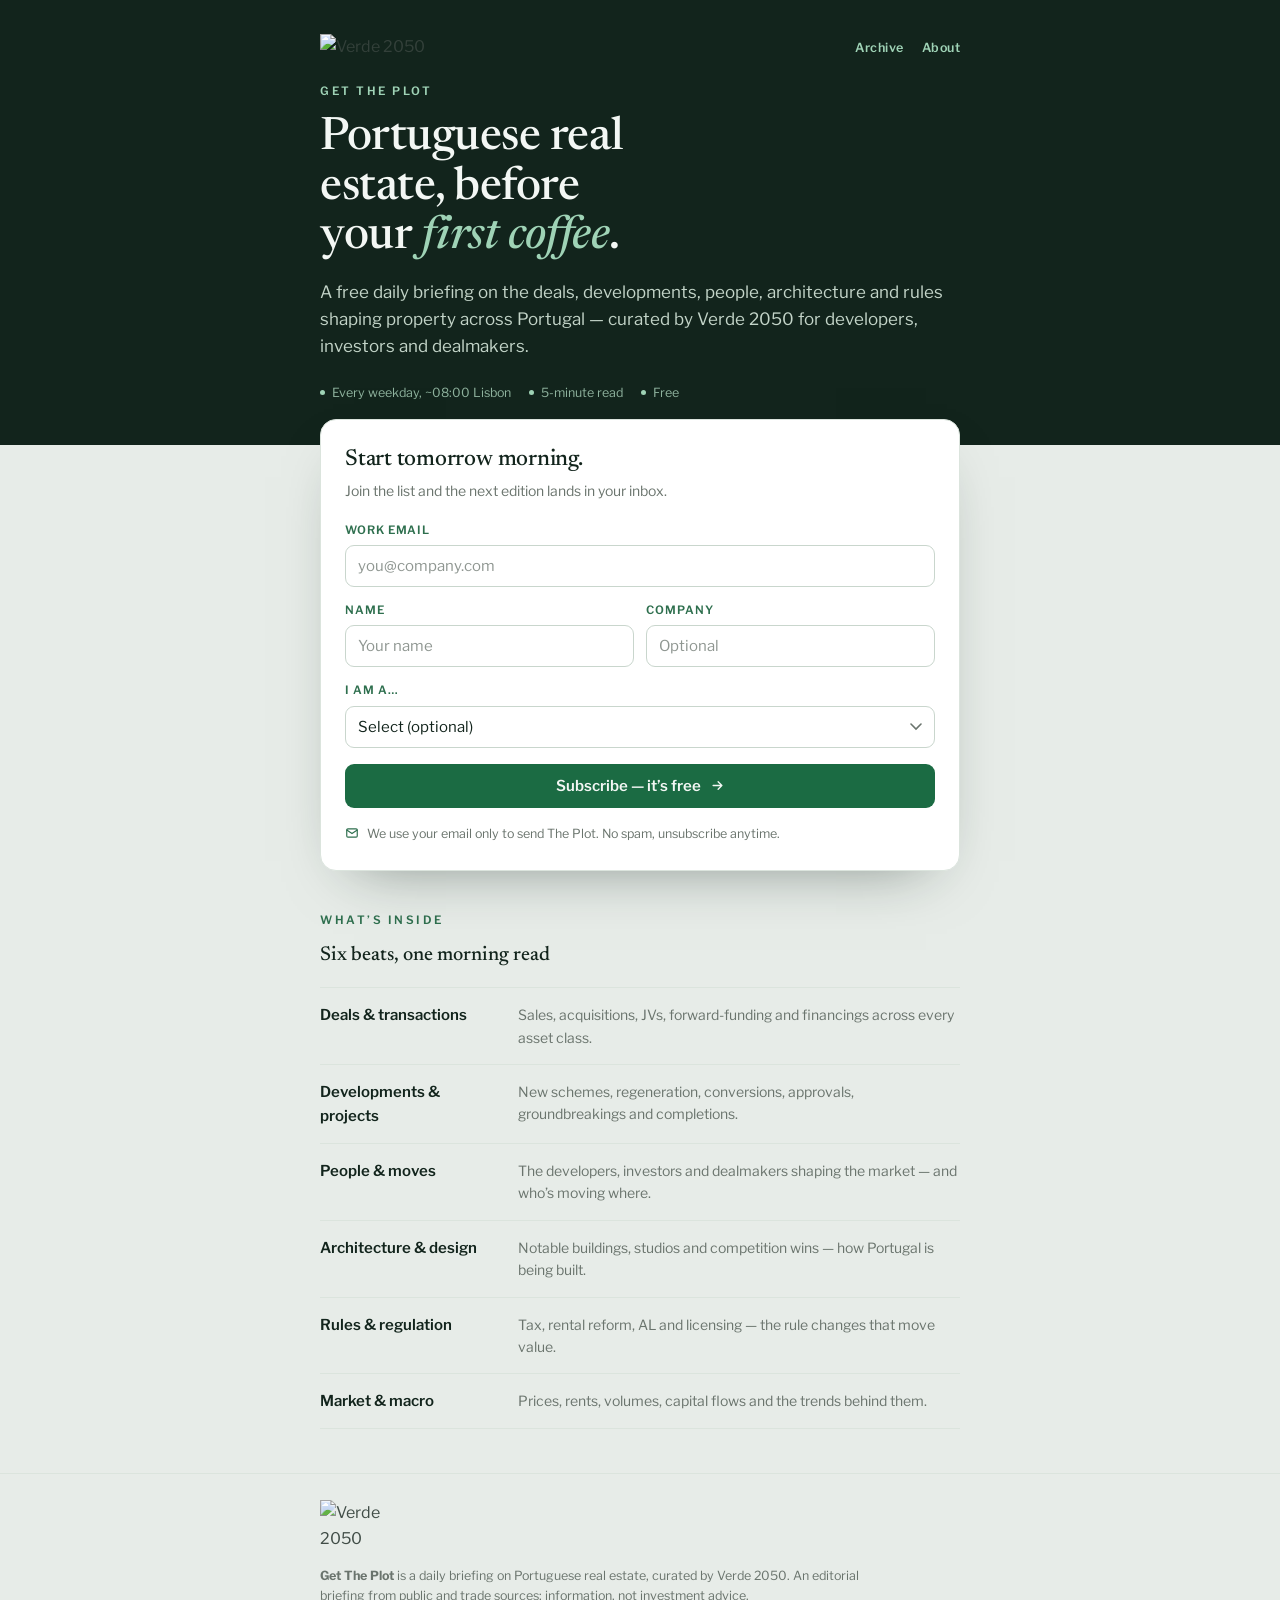
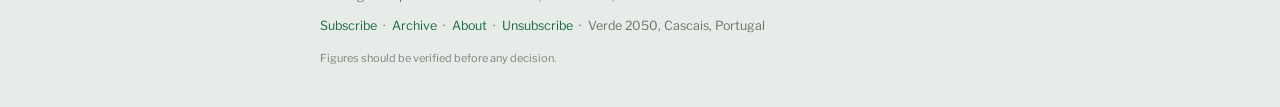
==== index.html @ 2ccd3dfa "Redesign homepage in Get The Plot look (keeps Apps Script signup + editions feed)" ====
<!doctype html>
<html lang="en">
<head>
<meta charset="utf-8">
<meta name="viewport" content="width=device-width, initial-scale=1, viewport-fit=cover">
<title>Get The Plot — Verde 2050</title>
<meta name="description" content="Get The Plot — Verde 2050's free daily briefing on Portuguese real estate: the deals, developments, people, architecture and rules shaping the market.">
<meta property="og:title" content="Get The Plot — a daily briefing on Portuguese real estate">
<meta property="og:description" content="Deals, developments, people, architecture and rules. A free daily briefing by Verde 2050.">
<meta property="og:type" content="website">
<link rel="preconnect" href="https://fonts.googleapis.com">
<link rel="preconnect" href="https://fonts.gstatic.com" crossorigin>
<link rel="preconnect" href="https://raw.githubusercontent.com">
<link rel="stylesheet" href="https://fonts.googleapis.com/css2?family=Newsreader:ital,opsz,wght@0,6..72,400;0,6..72,500;0,6..72,600;1,6..72,400&family=Libre+Franklin:wght@400;500;600;700&display=swap">
<style>
  :root{
    --ground:#e7ece8; --card:#ffffff; --ink:#12241c; --body:#33403a; --muted:#6a746d;
    --line:#dbe4dd; --green:#1b6b43; --green-deep:#2e6f4e; --mint:#9fd3b6; --mint-soft:#e3f0e8;
    --hero:#12241c; --field:#ffffff; --field-line:#c9d6cd; --shadow:0 24px 60px -34px rgba(18,36,28,.55);
    --serif:"Newsreader",Georgia,"Times New Roman",serif;
    --sans:"Libre Franklin",-apple-system,BlinkMacSystemFont,"Segoe UI",Arial,sans-serif;
  }
  @media (prefers-color-scheme:dark){
    :root{
      --ground:#0d1a14; --card:#13241d; --ink:#eaf3ec; --body:#c2d1c7; --muted:#8ba095;
      --line:#24382d; --green:#7cc79b; --green-deep:#9fd3b6; --mint:#9fd3b6; --mint-soft:#172c22;
      --hero:#0a140f; --field:#0f1d16; --field-line:#2c4335; --shadow:0 24px 60px -34px rgba(0,0,0,.7);
    }
  }
  *{box-sizing:border-box}
  html{scroll-behavior:smooth}
  body{margin:0;background:var(--ground);color:var(--body);font-family:var(--sans);line-height:1.6;
    -webkit-font-smoothing:antialiased;text-rendering:optimizeLegibility;}
  img{max-width:100%}
  a{color:var(--green);text-decoration:none}
  a:hover{text-decoration:underline}
  .wrap{max-width:680px;margin:0 auto;padding-inline:20px;}
  .kick{font-size:11.5px;font-weight:600;letter-spacing:.22em;text-transform:uppercase;}

  /* HERO */
  .hero{background:var(--hero);}
  .hero .wrap{padding-block:34px 42px;}
  .hero .top{display:flex;justify-content:space-between;align-items:center;gap:16px;}
  .hero img.logo{width:150px;height:auto;display:block;border:0;}
  .hero .nav a{color:#9fd3b6;font-size:12.5px;font-weight:600;letter-spacing:.04em;margin-left:18px;}
  .hero .kick{color:var(--mint);margin-top:22px;}
  .hero h1{font-family:var(--serif);color:#f3f7f4;font-weight:500;
    font-size:clamp(30px,7.5vw,46px);line-height:1.08;letter-spacing:-.01em;
    margin:14px 0 0;text-wrap:balance;max-width:15ch;}
  .hero h1 em{font-style:italic;color:var(--mint);}
  .hero p.lede{color:#c3d4c8;font-size:clamp(15px,3.6vw,17px);line-height:1.6;margin:16px 0 0;max-width:52ch;}
  .hero .meta{display:flex;flex-wrap:wrap;gap:8px 18px;margin-top:22px;color:#8fb39e;font-size:12.5px;}
  .hero .meta span{display:inline-flex;align-items:center;gap:7px;}
  .dot{width:5px;height:5px;border-radius:50%;background:var(--mint);display:inline-block;}

  /* CARD (signup) */
  .card{background:var(--card);border:1px solid var(--line);border-radius:16px;
    box-shadow:var(--shadow);padding:26px 24px;margin-top:-26px;position:relative;}
  .card h2{font-family:var(--serif);color:var(--ink);font-weight:500;font-size:23px;line-height:1.25;margin:0;letter-spacing:-.01em;}
  .card .sub{color:var(--muted);font-size:14px;margin:6px 0 0;}
  form{margin-top:18px;display:flex;flex-direction:column;gap:14px;}
  .frow{display:flex;gap:12px;}
  .frow .field{flex:1;min-width:0;}
  .field{display:flex;flex-direction:column;gap:6px;}
  label{font-size:11.5px;font-weight:600;letter-spacing:.08em;text-transform:uppercase;color:var(--green-deep);}
  input,select{font-family:var(--sans);font-size:15px;color:var(--ink);background:var(--field);
    border:1px solid var(--field-line);border-radius:9px;padding:11px 12px;width:100%;transition:border-color .15s,box-shadow .15s;}
  input::placeholder{color:var(--muted);opacity:.75;}
  input:focus,select:focus{outline:none;border-color:var(--green);box-shadow:0 0 0 3px color-mix(in srgb,var(--green) 22%,transparent);}
  select{appearance:none;-webkit-appearance:none;
    background-image:url("data:image/svg+xml;utf8,<svg xmlns='http://www.w3.org/2000/svg' width='12' height='8' viewBox='0 0 12 8'><path d='M1 1l5 5 5-5' fill='none' stroke='%236a746d' stroke-width='1.6' stroke-linecap='round'/></svg>");
    background-repeat:no-repeat;background-position:right 12px center;padding-right:34px;}
  .hp{position:absolute;left:-9999px;width:1px;height:1px;overflow:hidden;}
  button.submit{font-family:var(--sans);font-size:15px;font-weight:600;color:#f3f7f4;background:var(--green);
    border:0;border-radius:9px;padding:13px 18px;cursor:pointer;display:inline-flex;align-items:center;justify-content:center;gap:9px;
    transition:background .15s,transform .05s;margin-top:2px;}
  button.submit:hover{background:var(--green-deep);}
  button.submit:active{transform:translateY(1px);}
  button.submit:disabled{opacity:.6;cursor:default;}
  button.submit svg{width:15px;height:15px;}
  .fineprint{color:var(--muted);font-size:12.5px;margin:2px 0 0;display:flex;gap:8px;align-items:flex-start;}
  .fineprint svg{flex:0 0 auto;width:14px;height:14px;margin-top:2px;color:var(--green-deep);}
  .msg{font-size:13.5px;margin-top:4px;display:none;}
  .msg.show{display:block;}
  .msg.err{color:#b3402f;}
  @media (prefers-color-scheme:dark){.msg.err{color:#e69485;}}
  .success{display:none;text-align:center;padding:8px 4px 4px;}
  .success.show{display:block;}
  .success .tick{width:46px;height:46px;border-radius:50%;background:var(--mint-soft);display:flex;align-items:center;justify-content:center;margin:0 auto 14px;}
  .success .tick svg{width:22px;height:22px;color:var(--green);}
  .success h2{font-family:var(--serif);color:var(--ink);font-weight:500;font-size:22px;margin:0;}
  .success p{color:var(--body);font-size:14.5px;margin:8px auto 0;max-width:40ch;}

  /* SECTION HEADERS */
  .sec{margin-top:40px;}
  .sec .kick{color:var(--green-deep);}
  .sec h3{font-family:var(--serif);color:var(--ink);font-weight:500;font-size:20px;margin:10px 0 0;}

  /* TODAY'S EDITION */
  a.today{display:block;margin-top:16px;background:var(--card);border:1px solid var(--line);border-radius:14px;
    padding:22px;transition:border-color .15s,transform .05s;text-decoration:none;}
  a.today:hover{border-color:var(--mint);}
  a.today .td-date{font-family:var(--sans);font-size:11.5px;font-weight:600;letter-spacing:.14em;text-transform:uppercase;color:var(--green-deep);}
  a.today .td-head{font-family:var(--serif);color:var(--ink);font-weight:500;font-size:22px;line-height:1.25;margin:8px 0 0;letter-spacing:-.01em;}
  a.today .td-deck{color:var(--body);font-size:14.5px;line-height:1.6;margin:10px 0 0;}
  a.today .td-cta{display:inline-block;margin-top:14px;color:var(--green);font-weight:600;font-size:14px;}

  /* PILLARS */
  .pillars{margin-top:16px;border-top:1px solid var(--line);}
  .pillar{display:grid;grid-template-columns:1fr;gap:2px;padding:15px 0;border-bottom:1px solid var(--line);}
  .pillar .pt{font-weight:600;color:var(--ink);font-size:15px;}
  .pillar .pd{color:var(--muted);font-size:13.5px;}
  @media(min-width:520px){.pillar{grid-template-columns:180px 1fr;gap:18px;align-items:baseline;}.pillar .pd{font-size:14px;}}

  /* ARCHIVE */
  .archive{margin-top:16px;border-top:1px solid var(--line);}
  a.erow{display:grid;grid-template-columns:74px 1fr auto;gap:14px;align-items:baseline;
    padding:15px 0;border-bottom:1px solid var(--line);text-decoration:none;transition:opacity .15s;}
  a.erow:hover{opacity:.72;}
  a.erow .edate{font-family:var(--sans);font-size:11.5px;font-weight:600;letter-spacing:.08em;color:var(--green-deep);}
  a.erow .etitle{color:var(--ink);font-weight:600;font-size:15px;line-height:1.35;}
  a.erow .edeck{color:var(--muted);font-size:13px;line-height:1.5;margin-top:3px;}
  a.erow .etag{font-size:11px;font-weight:600;letter-spacing:.06em;text-transform:uppercase;color:var(--muted);white-space:nowrap;}
  @media(max-width:480px){a.erow{grid-template-columns:64px 1fr;}a.erow .etag{display:none;}}

  /* FOOTER */
  footer{margin-top:44px;border-top:1px solid var(--line);}
  footer .wrap{padding-block:26px 40px;}
  footer img.logo{width:104px;height:auto;display:block;border:0;opacity:.92;}
  @media (prefers-color-scheme:dark){footer img.logo{filter:brightness(0) invert(1);opacity:.82;}}
  footer p{font-size:12.5px;color:var(--muted);line-height:1.6;margin:14px 0 0;max-width:60ch;}
  footer .links{margin-top:10px;font-size:12.5px;}
  footer .disc{margin-top:14px;font-size:11px;color:var(--muted);opacity:.85;}
  @media (prefers-reduced-motion:reduce){*{transition:none!important;scroll-behavior:auto;}}
</style>
</head>
<body>

<section class="hero">
  <div class="wrap">
    <div class="top">
      <img class="logo" src="https://raw.githubusercontent.com/verde2050/logo/main/verde2050_white.png" alt="Verde 2050">
      <nav class="nav"><a href="archive.html">Archive</a><a href="about.html">About</a></nav>
    </div>
    <div class="kick">Get The Plot</div>
    <h1>Portuguese real estate, before your <em>first coffee</em>.</h1>
    <p class="lede">A free daily briefing on the deals, developments, people, architecture and rules shaping property across Portugal — curated by Verde 2050 for developers, investors and dealmakers.</p>
    <div class="meta">
      <span><i class="dot"></i> Every weekday, ~08:00 Lisbon</span>
      <span><i class="dot"></i> 5-minute read</span>
      <span><i class="dot"></i> Free</span>
    </div>
  </div>
</section>

<div class="wrap">
  <div class="card" id="subscribe">
    <div id="formState">
      <h2>Start tomorrow morning.</h2>
      <p class="sub">Join the list and the next edition lands in your inbox.</p>
      <form id="signupForm" novalidate>
        <div class="field">
          <label for="email">Work email</label>
          <input type="email" id="email" name="email" required autocomplete="email" placeholder="you@company.com">
        </div>
        <div class="frow">
          <div class="field"><label for="name">Name</label>
            <input type="text" id="name" name="name" required autocomplete="name" placeholder="Your name"></div>
          <div class="field"><label for="company">Company</label>
            <input type="text" id="company" name="company" autocomplete="organization" placeholder="Optional"></div>
        </div>
        <div class="field">
          <label for="role">I am a…</label>
          <select id="role" name="role">
            <option value="">Select (optional)</option>
            <option>Developer</option>
            <option>Investor / Fund</option>
            <option>Architect / Designer</option>
            <option>Landowner</option>
            <option>Agent / Broker</option>
            <option>Advisor</option>
            <option>Other</option>
          </select>
        </div>
        <div class="hp" aria-hidden="true"><label>Leave this empty<input type="text" name="website" tabindex="-1" autocomplete="off"></label></div>
        <button type="submit" class="submit" id="submitBtn">Subscribe &mdash; it&rsquo;s free
          <svg viewBox="0 0 24 24" fill="none" stroke="currentColor" stroke-width="2.2" stroke-linecap="round" stroke-linejoin="round"><path d="M5 12h14M13 6l6 6-6 6"/></svg>
        </button>
        <p class="msg" id="msg"></p>
        <p class="fineprint">
          <svg viewBox="0 0 24 24" fill="none" stroke="currentColor" stroke-width="2" stroke-linecap="round" stroke-linejoin="round"><rect x="3" y="5" width="18" height="14" rx="2"/><path d="M3 7l9 6 9-6"/></svg>
          We use your email only to send The Plot. No spam, unsubscribe anytime.
        </p>
      </form>
    </div>
    <div class="success" id="success">
      <div class="tick"><svg viewBox="0 0 24 24" fill="none" stroke="currentColor" stroke-width="2.4" stroke-linecap="round" stroke-linejoin="round"><path d="M20 6L9 17l-5-5"/></svg></div>
      <h2>You&rsquo;re on the list.</h2>
      <p>Your first edition of Get The Plot lands in the next morning briefing.</p>
    </div>
  </div>

  <section class="sec" id="today" hidden>
    <div class="kick">Today&rsquo;s edition</div>
    <h3>The latest briefing</h3>
    <a class="today" id="today-card" href="#">
      <div class="td-date" id="today-date"></div>
      <div class="td-head" id="today-headline"></div>
      <div class="td-deck" id="today-deck"></div>
      <span class="td-cta">Read today&rsquo;s edition &rarr;</span>
    </a>
  </section>

  <section class="sec">
    <div class="kick">What&rsquo;s inside</div>
    <h3>Six beats, one morning read</h3>
    <div class="pillars">
      <div class="pillar"><div class="pt">Deals &amp; transactions</div><div class="pd">Sales, acquisitions, JVs, forward-funding and financings across every asset class.</div></div>
      <div class="pillar"><div class="pt">Developments &amp; projects</div><div class="pd">New schemes, regeneration, conversions, approvals, groundbreakings and completions.</div></div>
      <div class="pillar"><div class="pt">People &amp; moves</div><div class="pd">The developers, investors and dealmakers shaping the market — and who&rsquo;s moving where.</div></div>
      <div class="pillar"><div class="pt">Architecture &amp; design</div><div class="pd">Notable buildings, studios and competition wins — how Portugal is being built.</div></div>
      <div class="pillar"><div class="pt">Rules &amp; regulation</div><div class="pd">Tax, rental reform, AL and licensing — the rule changes that move value.</div></div>
      <div class="pillar"><div class="pt">Market &amp; macro</div><div class="pd">Prices, rents, volumes, capital flows and the trends behind them.</div></div>
    </div>
  </section>

  <section class="sec" id="editions" hidden>
    <div class="kick">Previous editions</div>
    <h3>Recent briefings</h3>
    <div class="archive" id="archive-list"></div>
    <p style="margin-top:16px;font-size:13.5px;"><a href="archive.html">View the full archive &rarr;</a></p>
  </section>
</div>

<footer>
  <div class="wrap">
    <img class="logo" src="https://raw.githubusercontent.com/verde2050/logo/main/verde2050_transparent.png" alt="Verde 2050">
    <p><strong>Get The Plot</strong> is a daily briefing on Portuguese real estate, curated by Verde&nbsp;2050. An editorial briefing from public and trade sources; information, not investment advice.</p>
    <p class="links"><a href="#subscribe">Subscribe</a>&nbsp;&nbsp;·&nbsp;&nbsp;<a href="archive.html">Archive</a>&nbsp;&nbsp;·&nbsp;&nbsp;<a href="about.html">About</a>&nbsp;&nbsp;·&nbsp;&nbsp;<a href="mailto:intel@verde2050.com?subject=Unsubscribe%20Get%20The%20Plot">Unsubscribe</a>&nbsp;&nbsp;·&nbsp;&nbsp;Verde 2050, Cascais, Portugal</p>
    <p class="disc">Figures should be verified before any decision.</p>
  </div>
</footer>

<script>
  /* ---- signup endpoint ---- */
  var ENDPOINT = "https://script.google.com/macros/s/AKfycbzFl36NUJ04JAEpfAN0u_W9haI0jQOhhEW9GlHeAFt3BMvG4EJaVv2NJwHTAbmSUsPk8w/exec";
  var form=document.getElementById('signupForm'), btn=document.getElementById('submitBtn'),
      msg=document.getElementById('msg'), formState=document.getElementById('formState'),
      success=document.getElementById('success');
  function showMsg(t,c){msg.textContent=t;msg.className='msg show '+(c||'');}
  form.addEventListener('submit',async function(e){
    e.preventDefault();msg.className='msg';
    if(document.querySelector('[name=website]').value)return;
    var email=document.getElementById('email').value.trim();
    var name=document.getElementById('name').value.trim();
    if(!/^[^@\s]+@[^@\s]+\.[^@\s]+$/.test(email)){showMsg('Please enter a valid email address.','err');return;}
    if(!name){showMsg('Please add your name.','err');return;}
    var data={email:email,name:name,company:document.getElementById('company').value.trim(),
      role:document.getElementById('role').value,source:'signup-page'};
    btn.disabled=true;var lbl=btn.innerHTML;btn.textContent='Subscribing…';
    try{
      await fetch(ENDPOINT,{method:'POST',mode:'no-cors',headers:{'Content-Type':'text/plain;charset=utf-8'},body:JSON.stringify(data)});
      formState.hidden=true;success.classList.add('show');
      var s=document.getElementById('subscribe');if(s&&s.scrollIntoView)s.scrollIntoView({behavior:'smooth',block:'start'});
    }catch(err){
      btn.disabled=false;btn.innerHTML=lbl;
      showMsg('Something went wrong — please try again, or email intel@verde2050.com.','err');
    }
  });

  /* ---- editions feed ---- */
  var EDITIONS_URL="https://raw.githubusercontent.com/verde2050/land-intelligence/main/editions.json";
  var MONTHS=["Jan","Feb","Mar","Apr","May","Jun","Jul","Aug","Sep","Oct","Nov","Dec"];
  function esc(s){return String(s==null?'':s).replace(/[&<>"]/g,function(m){return {'&':'&amp;','<':'&lt;','>':'&gt;','"':'&quot;'}[m];});}
  function parseISO(d){var p=String(d).split('-');return {y:+p[0],m:+p[1],day:+p[2]};}
  function big(d){var p=parseISO(d);return (p.day)+' '+(MONTHS[p.m-1]||'').toUpperCase();}
  function full(d){var p=parseISO(d);return p.day+' '+(MONTHS[p.m-1]||'')+' '+p.y;}
  function renderToday(e){
    if(!e)return;
    document.getElementById('today-date').textContent=full(e.date);
    document.getElementById('today-headline').textContent=e.title||'';
    document.getElementById('today-deck').textContent=e.summary||'';
    document.getElementById('today-card').setAttribute('href','edition.html?date='+encodeURIComponent(e.date));
    document.getElementById('today').hidden=false;
  }
  function renderList(items){
    var host=document.getElementById('archive-list');
    if(!items.length)return;
    host.innerHTML=items.map(function(e){return (
      '<a class="erow" href="edition.html?date='+encodeURIComponent(e.date)+'">'+
        '<span class="edate">'+esc(big(e.date))+'</span>'+
        '<span><span class="etitle">'+esc(e.title||'')+'</span>'+
          '<div class="edeck">'+esc((e.summary||'').split('. ').slice(0,1).join('. ')+(e.summary?'.':''))+'</div></span>'+
        '<span class="etag">Briefing</span>'+
      '</a>');
    }).join('');
    document.getElementById('editions').hidden=false;
  }
  fetch(EDITIONS_URL,{cache:'no-store'}).then(function(r){return r.json();}).then(function(d){
    var list=Array.isArray(d)?d:(d.editions||[]);
    if(!list.length)return;
    renderToday(list[0]);
    renderList(list.slice(1,9).length?list.slice(1,9):list.slice(0,8));
  }).catch(function(){});
</script>
</body>
</html>
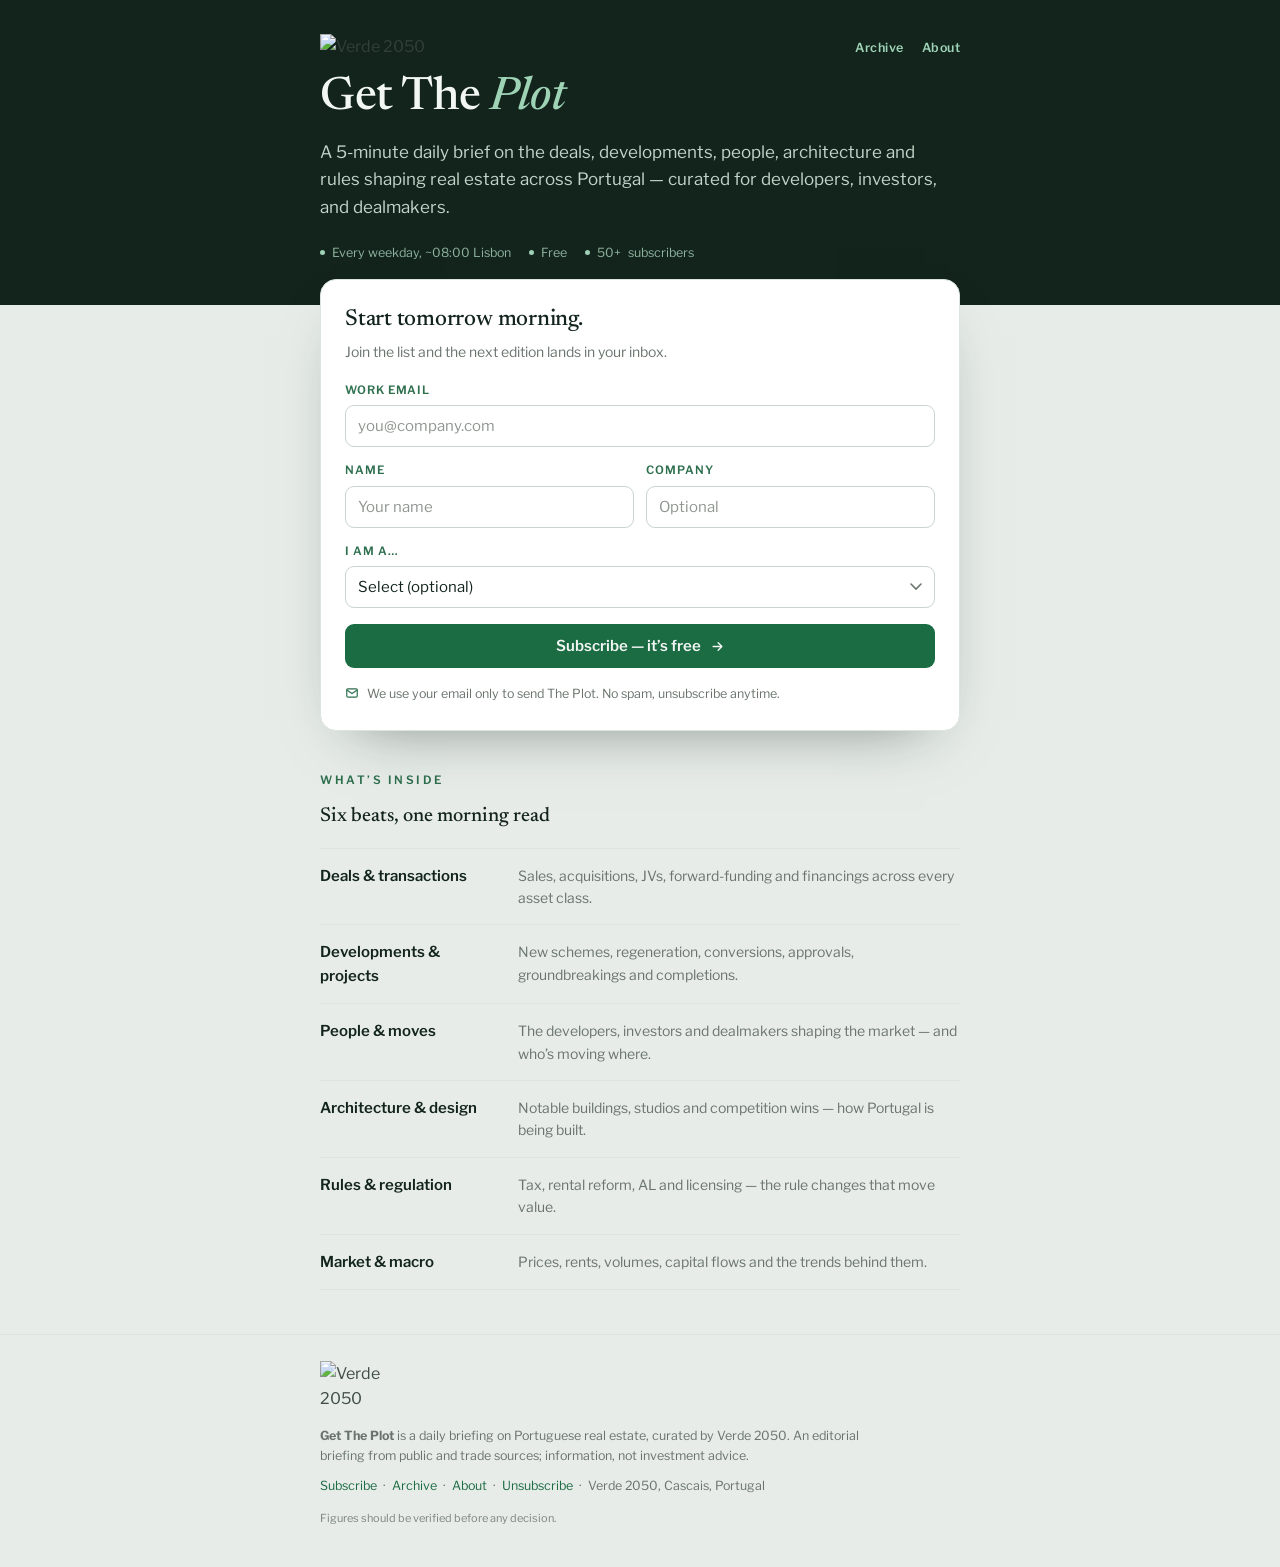
==== commit 586cfeec: "Homepage copy: headline Get The Plot, new lede, drop 5-min bullet, add subscriber count" ====
--- a/index.html
+++ b/index.html
@@ -142,13 +142,12 @@
       <img class="logo" src="https://raw.githubusercontent.com/verde2050/logo/main/verde2050_white.png" alt="Verde 2050">
       <nav class="nav"><a href="archive.html">Archive</a><a href="about.html">About</a></nav>
     </div>
-    <div class="kick">Get The Plot</div>
-    <h1>Portuguese real estate, before your <em>first coffee</em>.</h1>
-    <p class="lede">A free daily briefing on the deals, developments, people, architecture and rules shaping property across Portugal — curated by Verde 2050 for developers, investors and dealmakers.</p>
+    <h1>Get The <em>Plot</em></h1>
+    <p class="lede">A 5-minute daily brief on the deals, developments, people, architecture and rules shaping real estate across Portugal — curated for developers, investors, and dealmakers.</p>
     <div class="meta">
       <span><i class="dot"></i> Every weekday, ~08:00 Lisbon</span>
-      <span><i class="dot"></i> 5-minute read</span>
       <span><i class="dot"></i> Free</span>
+      <span id="subcount" hidden><i class="dot"></i> <span id="subnum"></span> subscribers</span>
     </div>
   </div>
 </section>
@@ -268,6 +267,18 @@
     }
   });
 
+  /* ---- subscriber count (floor 50) ---- */
+  var STATS_URL="https://raw.githubusercontent.com/verde2050/land-intelligence/main/stats.json";
+  fetch(STATS_URL,{cache:'no-store'}).then(function(r){return r.json();}).then(function(s){
+    var real=(s&&typeof s.subscribers==='number')?s.subscribers:0;
+    var shown=Math.max(real,50);
+    document.getElementById('subnum').textContent=(real<50)?(shown+'+'):shown.toLocaleString('en-US');
+    document.getElementById('subcount').hidden=false;
+  }).catch(function(){
+    document.getElementById('subnum').textContent='50+';
+    document.getElementById('subcount').hidden=false;
+  });
+
   /* ---- editions feed ---- */
   var EDITIONS_URL="https://raw.githubusercontent.com/verde2050/land-intelligence/main/editions.json";
   var MONTHS=["Jan","Feb","Mar","Apr","May","Jun","Jul","Aug","Sep","Oct","Nov","Dec"];
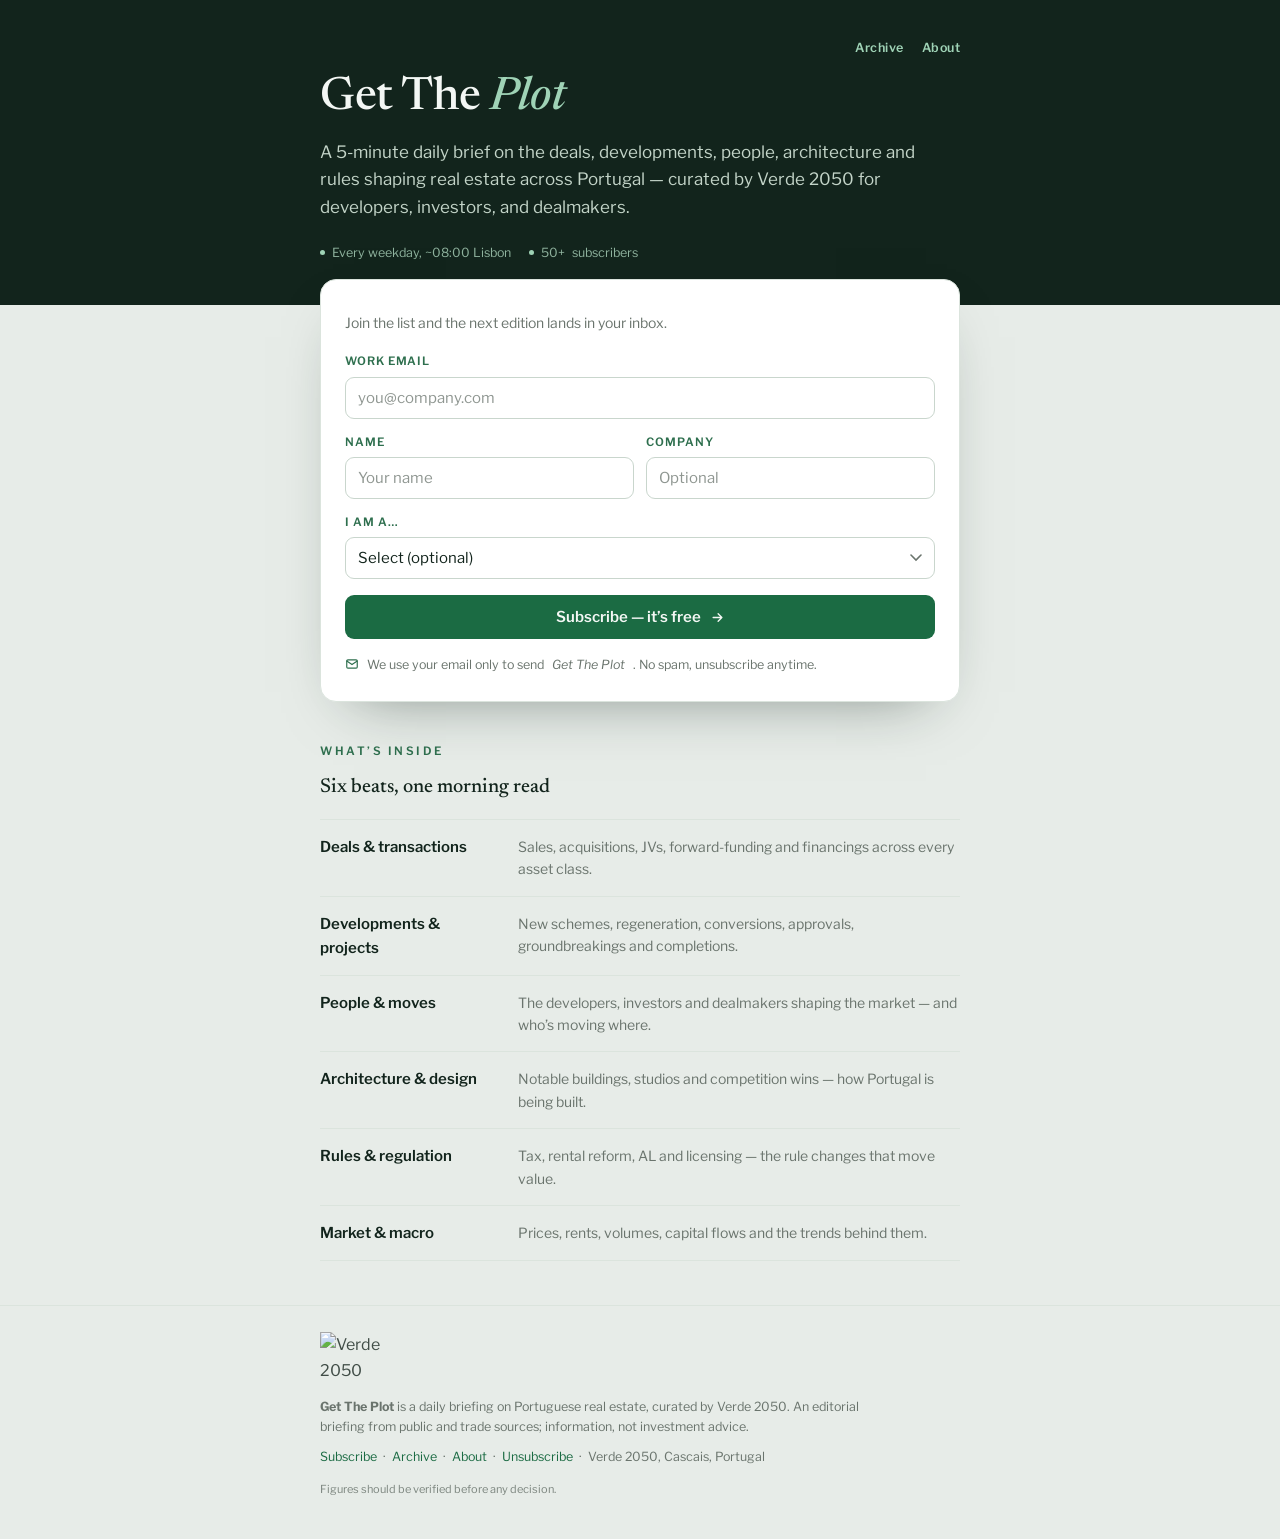
==== commit add6ecda: "Homepage: drop logo, new lede, remove Start/Free, fineprint 'Get The Plot'" ====
--- a/index.html
+++ b/index.html
@@ -40,7 +40,7 @@
   /* HERO */
   .hero{background:var(--hero);}
   .hero .wrap{padding-block:34px 42px;}
-  .hero .top{display:flex;justify-content:space-between;align-items:center;gap:16px;}
+  .hero .top{display:flex;justify-content:flex-end;align-items:center;gap:16px;}
   .hero img.logo{width:150px;height:auto;display:block;border:0;}
   .hero .nav a{color:#9fd3b6;font-size:12.5px;font-weight:600;letter-spacing:.04em;margin-left:18px;}
   .hero .kick{color:var(--mint);margin-top:22px;}
@@ -139,14 +139,12 @@
 <section class="hero">
   <div class="wrap">
     <div class="top">
-      <img class="logo" src="https://raw.githubusercontent.com/verde2050/logo/main/verde2050_white.png" alt="Verde 2050">
       <nav class="nav"><a href="archive.html">Archive</a><a href="about.html">About</a></nav>
     </div>
     <h1>Get The <em>Plot</em></h1>
-    <p class="lede">A 5-minute daily brief on the deals, developments, people, architecture and rules shaping real estate across Portugal — curated for developers, investors, and dealmakers.</p>
+    <p class="lede">A 5-minute daily brief on the deals, developments, people, architecture and rules shaping real estate across Portugal — curated by Verde 2050 for developers, investors, and dealmakers.</p>
     <div class="meta">
       <span><i class="dot"></i> Every weekday, ~08:00 Lisbon</span>
-      <span><i class="dot"></i> Free</span>
       <span id="subcount" hidden><i class="dot"></i> <span id="subnum"></span> subscribers</span>
     </div>
   </div>
@@ -155,7 +153,6 @@
 <div class="wrap">
   <div class="card" id="subscribe">
     <div id="formState">
-      <h2>Start tomorrow morning.</h2>
       <p class="sub">Join the list and the next edition lands in your inbox.</p>
       <form id="signupForm" novalidate>
         <div class="field">
@@ -188,7 +185,7 @@
         <p class="msg" id="msg"></p>
         <p class="fineprint">
           <svg viewBox="0 0 24 24" fill="none" stroke="currentColor" stroke-width="2" stroke-linecap="round" stroke-linejoin="round"><rect x="3" y="5" width="18" height="14" rx="2"/><path d="M3 7l9 6 9-6"/></svg>
-          We use your email only to send The Plot. No spam, unsubscribe anytime.
+          We use your email only to send <em>Get The Plot</em>. No spam, unsubscribe anytime.
         </p>
       </form>
     </div>
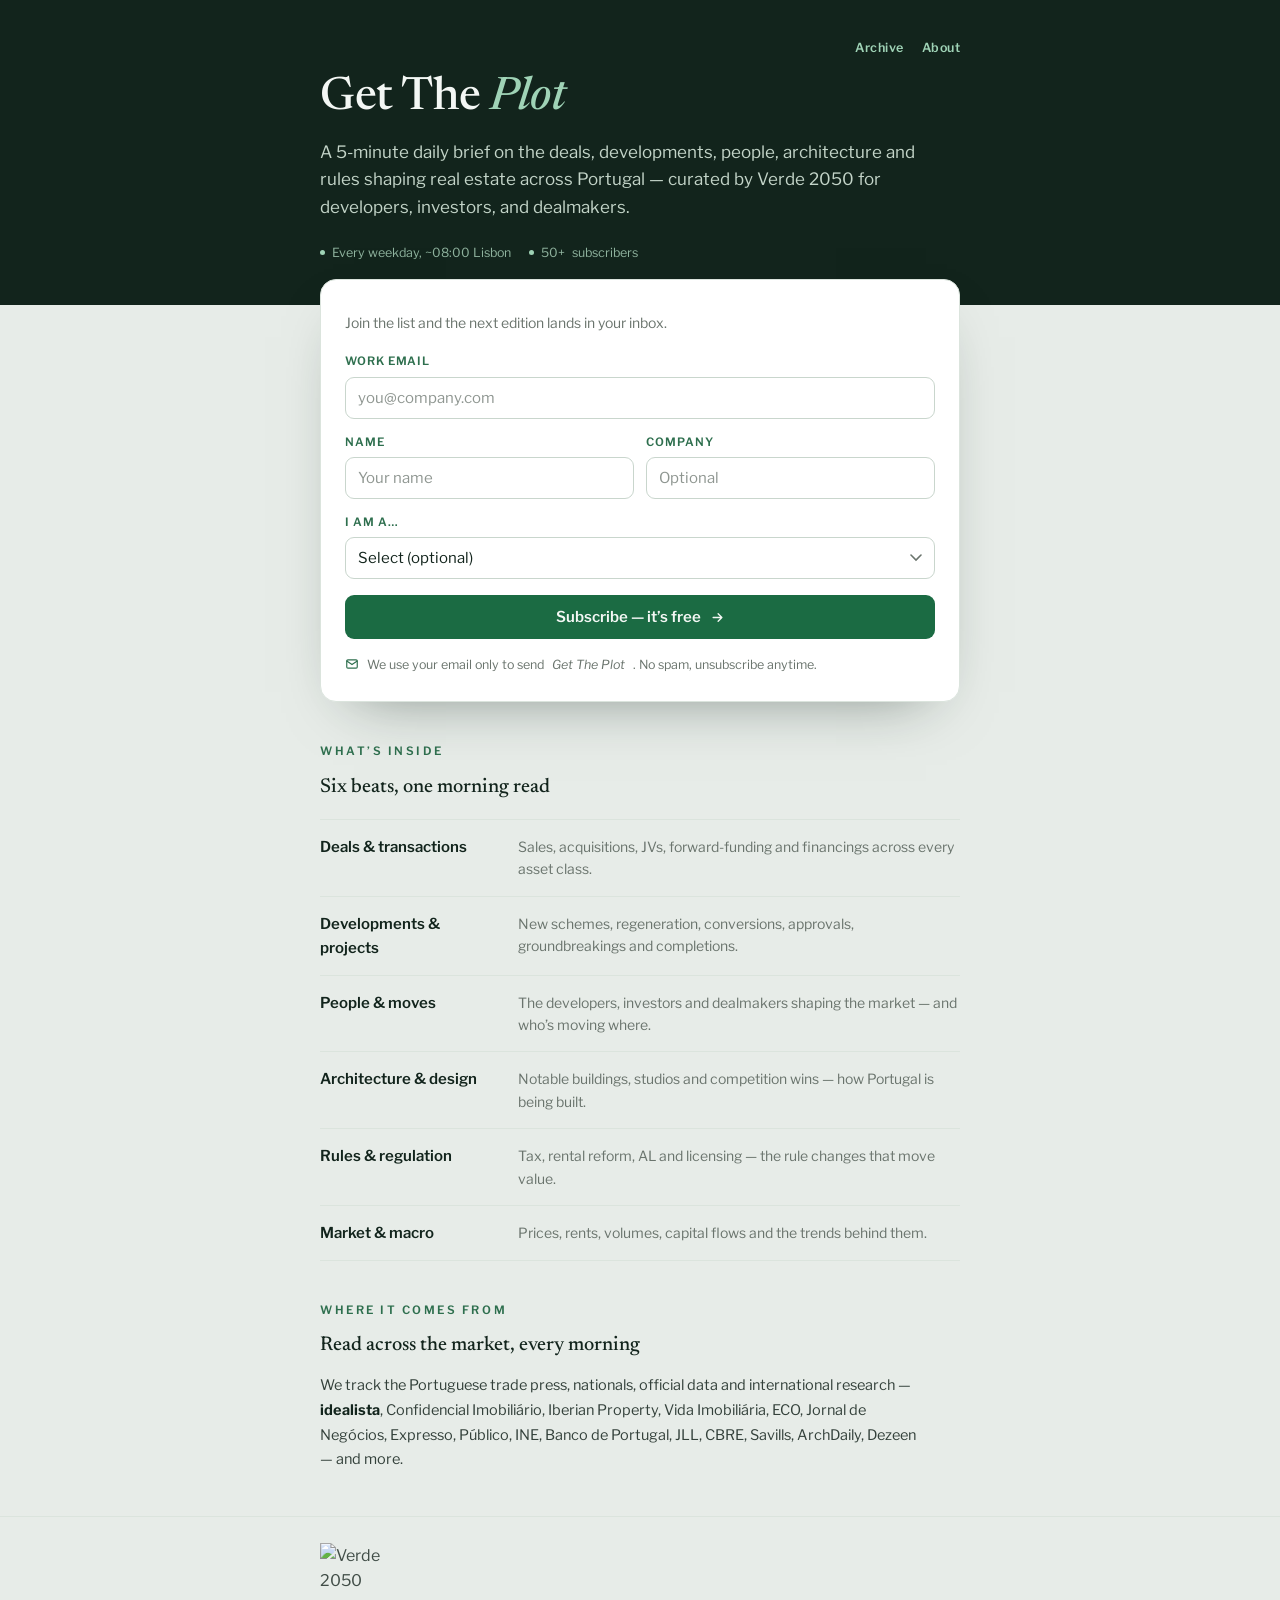
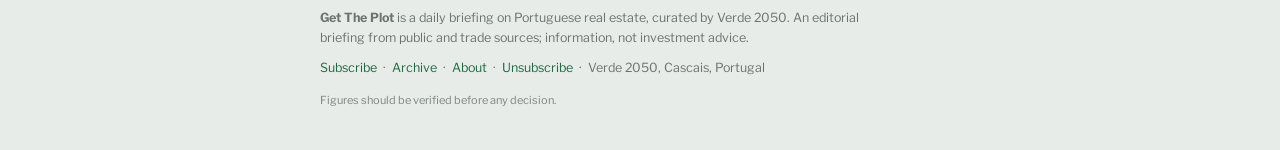
==== commit 288cc3a4: "Homepage: add 'Where it comes from' sources line" ====
--- a/index.html
+++ b/index.html
@@ -220,6 +220,12 @@
     </div>
   </section>
 
+  <section class="sec">
+    <div class="kick">Where it comes from</div>
+    <h3>Read across the market, every morning</h3>
+    <p style="margin-top:12px;font-size:14.5px;line-height:1.7;color:var(--body);max-width:60ch;">We track the Portuguese trade press, nationals, official data and international research — <strong style="color:var(--ink);">idealista</strong>, Confidencial Imobiliário, Iberian Property, Vida Imobiliária, ECO, Jornal de Negócios, Expresso, Público, INE, Banco de Portugal, JLL, CBRE, Savills, ArchDaily, Dezeen — and more.</p>
+  </section>
+
   <section class="sec" id="editions" hidden>
     <div class="kick">Previous editions</div>
     <h3>Recent briefings</h3>
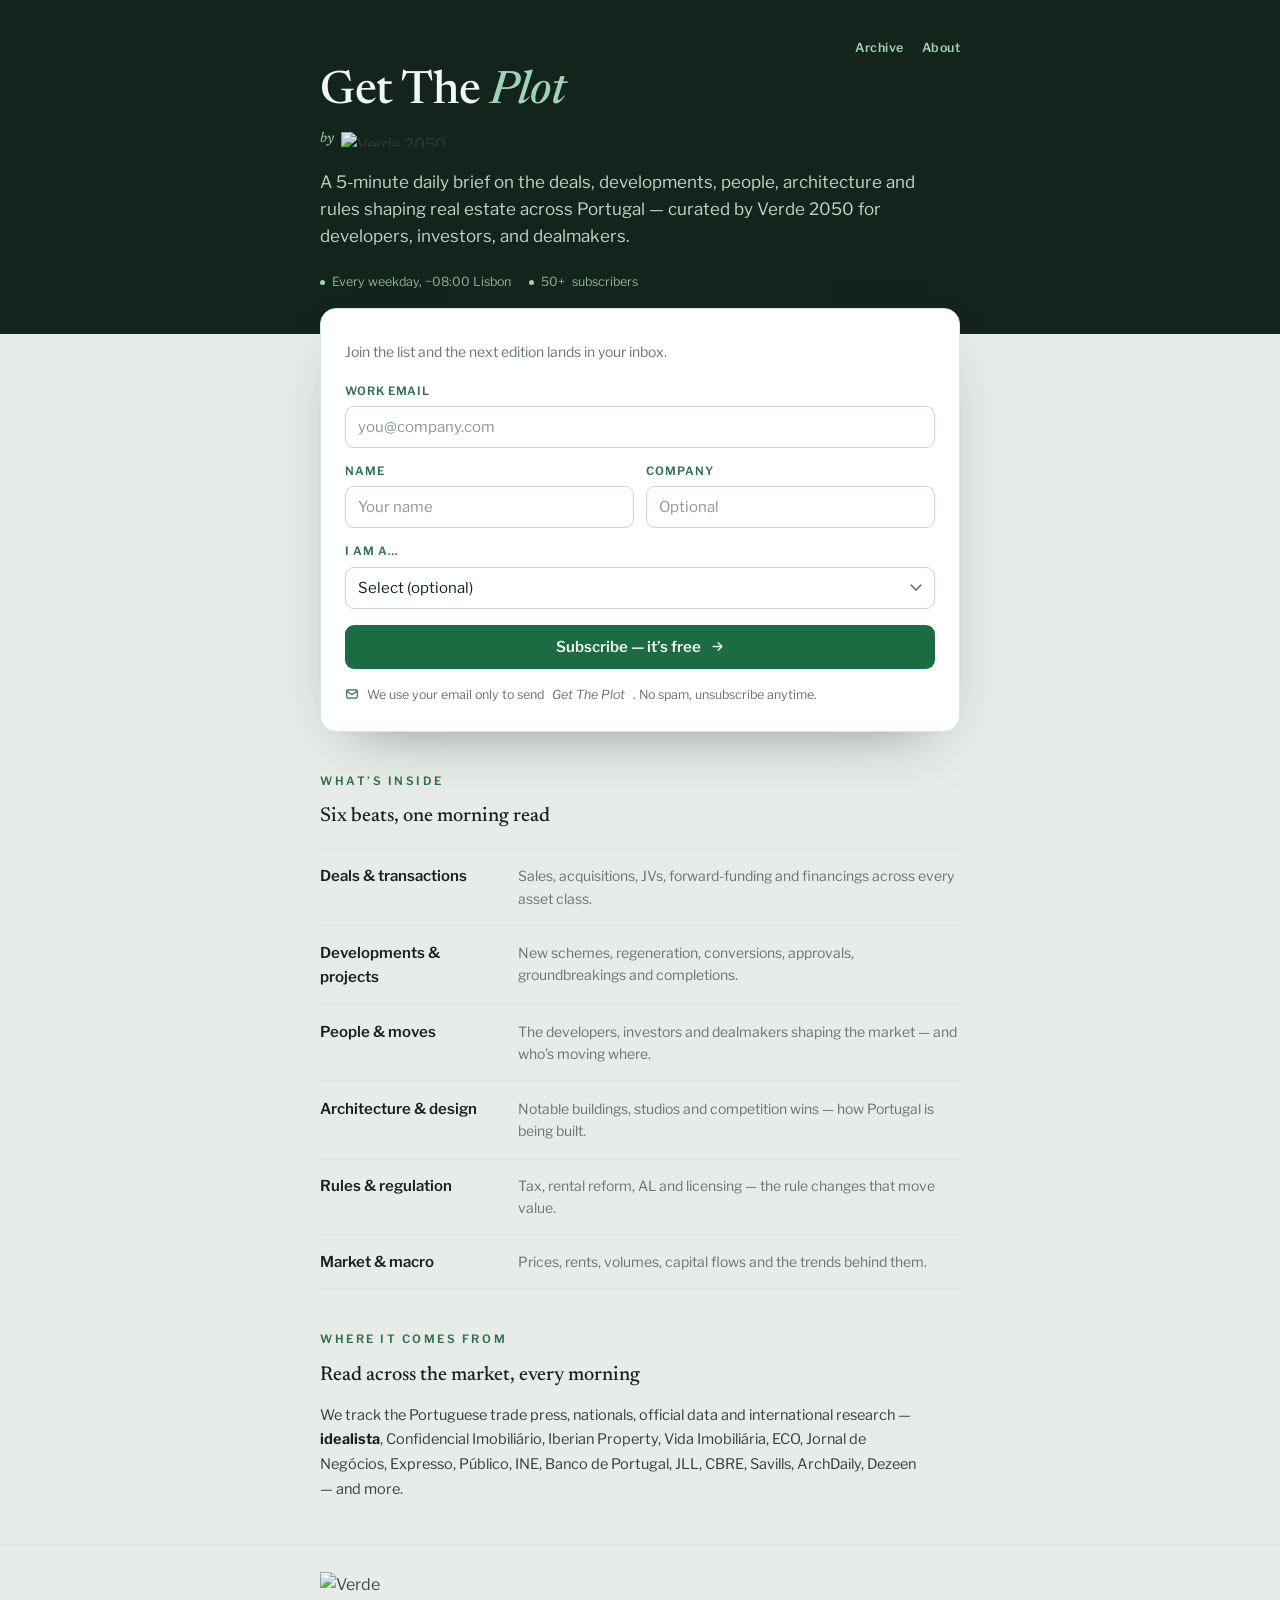
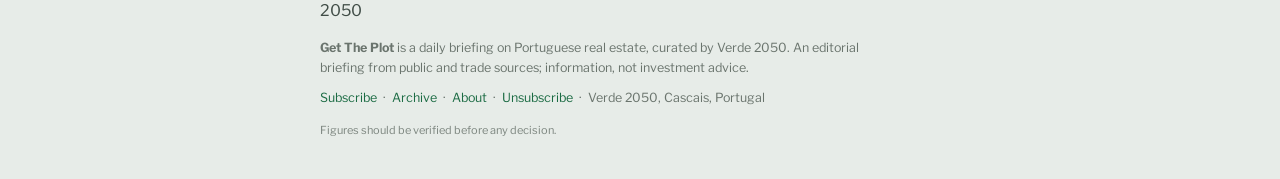
==== commit e0787e06: "Homepage: add 'by Verde 2050' logo line under title" ====
--- a/index.html
+++ b/index.html
@@ -45,10 +45,13 @@
   .hero .nav a{color:#9fd3b6;font-size:12.5px;font-weight:600;letter-spacing:.04em;margin-left:18px;}
   .hero .kick{color:var(--mint);margin-top:22px;}
   .hero h1{font-family:var(--serif);color:#f3f7f4;font-weight:500;
-    font-size:clamp(30px,7.5vw,46px);line-height:1.08;letter-spacing:-.01em;
-    margin:14px 0 0;text-wrap:balance;max-width:15ch;}
+    font-size:clamp(30px,7.5vw,46px);line-height:1.06;letter-spacing:-.01em;
+    margin:8px 0 0;text-wrap:balance;max-width:15ch;}
+  .hero .byline{display:flex;align-items:center;gap:7px;margin-top:12px;}
+  .hero .byline span{font-family:var(--serif);font-style:italic;font-size:14px;color:#9fd3b6;}
+  .hero .byline img{height:15px;width:auto;display:block;border:0;opacity:.92;}
   .hero h1 em{font-style:italic;color:var(--mint);}
-  .hero p.lede{color:#c3d4c8;font-size:clamp(15px,3.6vw,17px);line-height:1.6;margin:16px 0 0;max-width:52ch;}
+  .hero p.lede{color:#c3d4c8;font-size:clamp(15px,3.6vw,17px);line-height:1.6;margin:18px 0 0;max-width:52ch;}
   .hero .meta{display:flex;flex-wrap:wrap;gap:8px 18px;margin-top:22px;color:#8fb39e;font-size:12.5px;}
   .hero .meta span{display:inline-flex;align-items:center;gap:7px;}
   .dot{width:5px;height:5px;border-radius:50%;background:var(--mint);display:inline-block;}
@@ -142,6 +145,7 @@
       <nav class="nav"><a href="archive.html">Archive</a><a href="about.html">About</a></nav>
     </div>
     <h1>Get The <em>Plot</em></h1>
+    <div class="byline"><span>by</span><img src="https://raw.githubusercontent.com/verde2050/logo/main/verde2050_white.png" alt="Verde 2050"></div>
     <p class="lede">A 5-minute daily brief on the deals, developments, people, architecture and rules shaping real estate across Portugal — curated by Verde 2050 for developers, investors, and dealmakers.</p>
     <div class="meta">
       <span><i class="dot"></i> Every weekday, ~08:00 Lisbon</span>
@@ -238,7 +242,7 @@
   <div class="wrap">
     <img class="logo" src="https://raw.githubusercontent.com/verde2050/logo/main/verde2050_transparent.png" alt="Verde 2050">
     <p><strong>Get The Plot</strong> is a daily briefing on Portuguese real estate, curated by Verde&nbsp;2050. An editorial briefing from public and trade sources; information, not investment advice.</p>
-    <p class="links"><a href="#subscribe">Subscribe</a>&nbsp;&nbsp;·&nbsp;&nbsp;<a href="archive.html">Archive</a>&nbsp;&nbsp;·&nbsp;&nbsp;<a href="about.html">About</a>&nbsp;&nbsp;·&nbsp;&nbsp;<a href="mailto:intel@verde2050.com?subject=Unsubscribe%20Get%20The%20Plot">Unsubscribe</a>&nbsp;&nbsp;·&nbsp;&nbsp;Verde 2050, Cascais, Portugal</p>
+    <p class="links"><a href="#subscribe">Subscribe</a>&nbsp;&nbsp;·&nbsp;&nbsp;<a href="archive.html">Archive</a>&nbsp;&nbsp;·&nbsp;&nbsp;<a href="about.html">About</a>&nbsp;&nbsp;·&nbsp;&nbsp;<a href="mailto:hello@verde2050.com?subject=Unsubscribe%20Get%20The%20Plot">Unsubscribe</a>&nbsp;&nbsp;·&nbsp;&nbsp;Verde 2050, Cascais, Portugal</p>
     <p class="disc">Figures should be verified before any decision.</p>
   </div>
 </footer>
@@ -266,7 +270,7 @@
       var s=document.getElementById('subscribe');if(s&&s.scrollIntoView)s.scrollIntoView({behavior:'smooth',block:'start'});
     }catch(err){
       btn.disabled=false;btn.innerHTML=lbl;
-      showMsg('Something went wrong — please try again, or email intel@verde2050.com.','err');
+      showMsg('Something went wrong — please try again, or email hello@verde2050.com.','err');
     }
   });
 
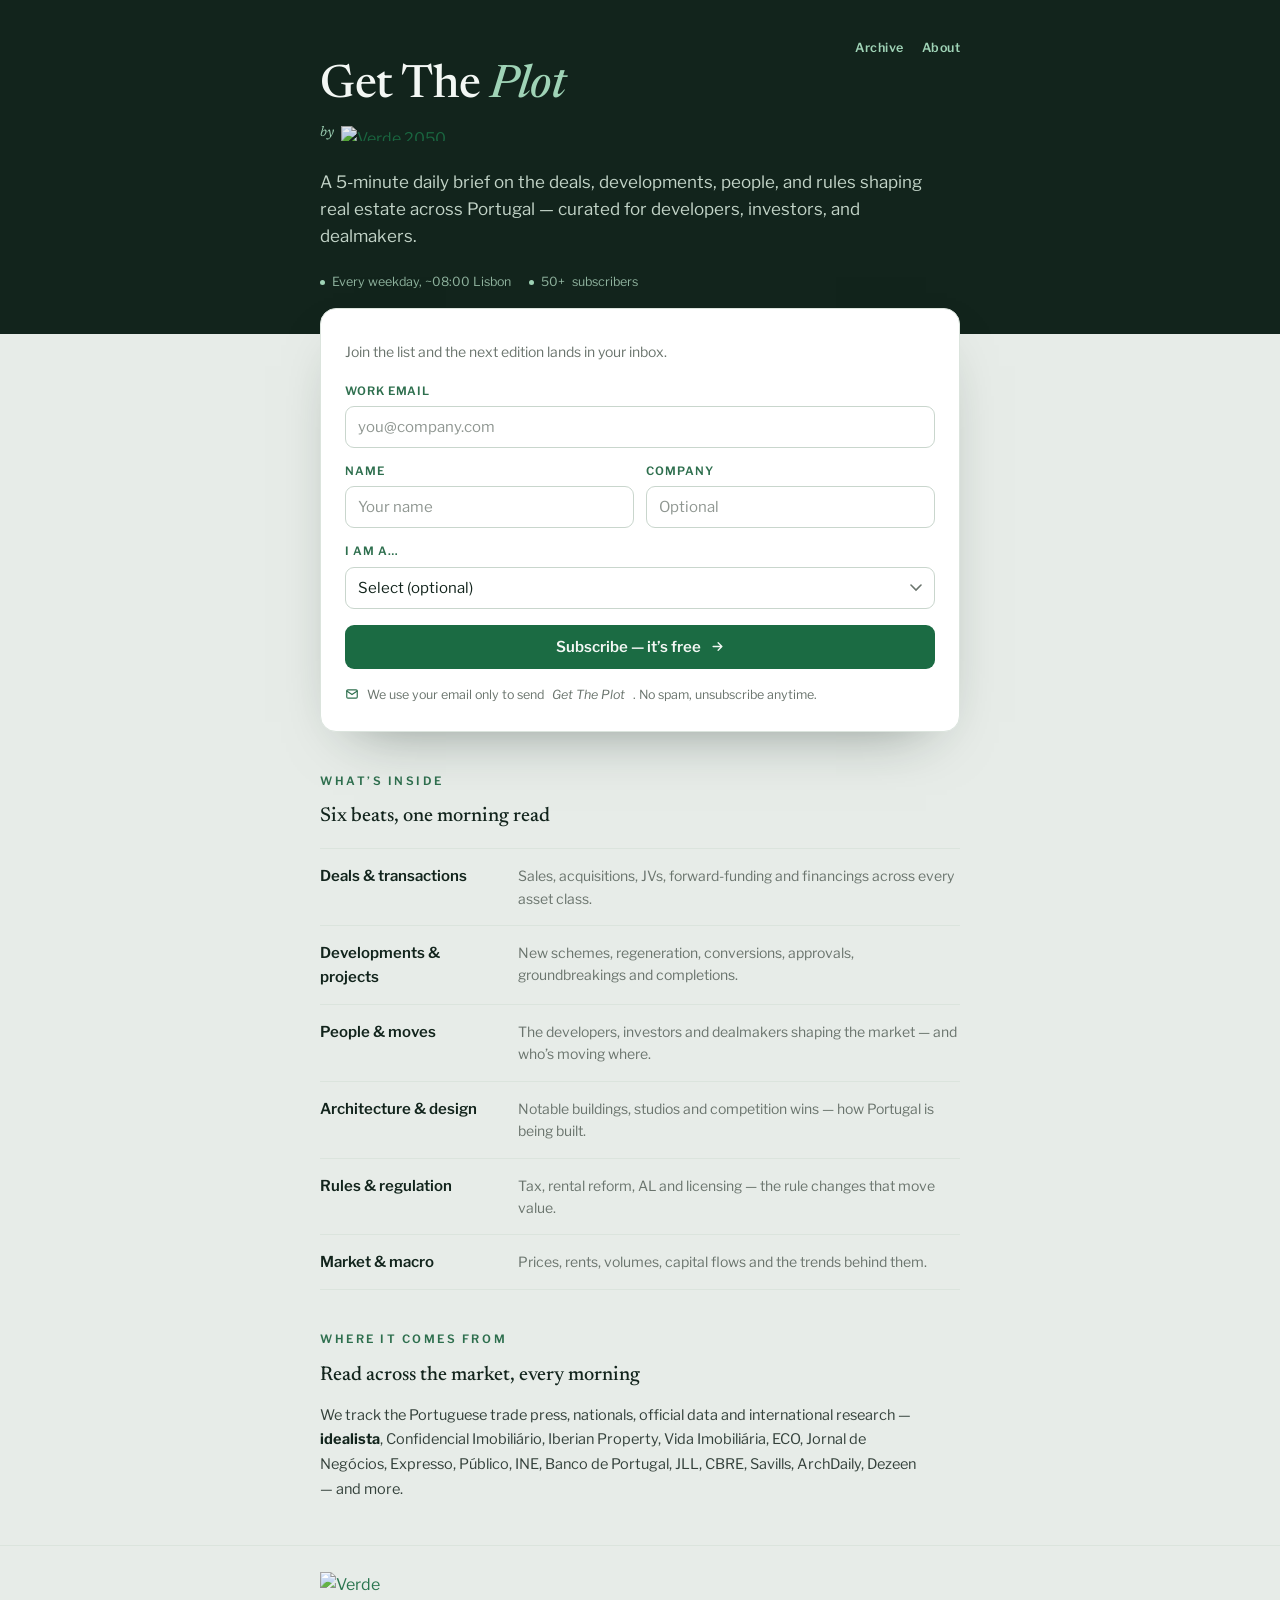
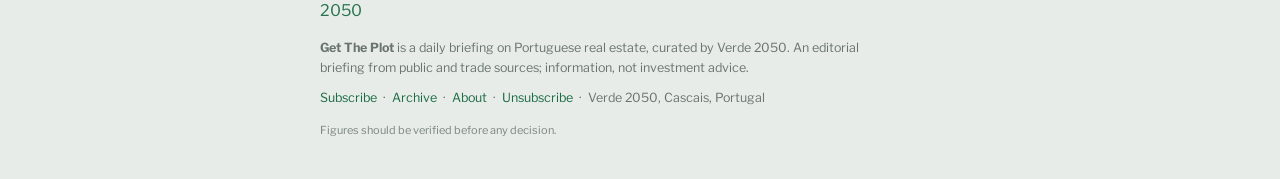
==== commit e8acddff: "Homepage: nudge title up, update lede, link Verde logos to verde2050.com" ====
--- a/index.html
+++ b/index.html
@@ -46,12 +46,12 @@
   .hero .kick{color:var(--mint);margin-top:22px;}
   .hero h1{font-family:var(--serif);color:#f3f7f4;font-weight:500;
     font-size:clamp(30px,7.5vw,46px);line-height:1.06;letter-spacing:-.01em;
-    margin:8px 0 0;text-wrap:balance;max-width:15ch;}
+    margin:2px 0 0;text-wrap:balance;max-width:15ch;}
   .hero .byline{display:flex;align-items:center;gap:7px;margin-top:12px;}
   .hero .byline span{font-family:var(--serif);font-style:italic;font-size:14px;color:#9fd3b6;}
   .hero .byline img{height:15px;width:auto;display:block;border:0;opacity:.92;}
   .hero h1 em{font-style:italic;color:var(--mint);}
-  .hero p.lede{color:#c3d4c8;font-size:clamp(15px,3.6vw,17px);line-height:1.6;margin:18px 0 0;max-width:52ch;}
+  .hero p.lede{color:#c3d4c8;font-size:clamp(15px,3.6vw,17px);line-height:1.6;margin:24px 0 0;max-width:52ch;}
   .hero .meta{display:flex;flex-wrap:wrap;gap:8px 18px;margin-top:22px;color:#8fb39e;font-size:12.5px;}
   .hero .meta span{display:inline-flex;align-items:center;gap:7px;}
   .dot{width:5px;height:5px;border-radius:50%;background:var(--mint);display:inline-block;}
@@ -145,8 +145,8 @@
       <nav class="nav"><a href="archive.html">Archive</a><a href="about.html">About</a></nav>
     </div>
     <h1>Get The <em>Plot</em></h1>
-    <div class="byline"><span>by</span><img src="https://raw.githubusercontent.com/verde2050/logo/main/verde2050_white.png" alt="Verde 2050"></div>
-    <p class="lede">A 5-minute daily brief on the deals, developments, people, architecture and rules shaping real estate across Portugal — curated by Verde 2050 for developers, investors, and dealmakers.</p>
+    <div class="byline"><span>by</span><a href="https://www.verde2050.com" target="_blank" rel="noopener"><img src="https://raw.githubusercontent.com/verde2050/logo/main/verde2050_white.png" alt="Verde 2050"></a></div>
+    <p class="lede">A 5-minute daily brief on the deals, developments, people, and rules shaping real estate across Portugal — curated for developers, investors, and dealmakers.</p>
     <div class="meta">
       <span><i class="dot"></i> Every weekday, ~08:00 Lisbon</span>
       <span id="subcount" hidden><i class="dot"></i> <span id="subnum"></span> subscribers</span>
@@ -240,7 +240,7 @@
 
 <footer>
   <div class="wrap">
-    <img class="logo" src="https://raw.githubusercontent.com/verde2050/logo/main/verde2050_transparent.png" alt="Verde 2050">
+    <a href="https://www.verde2050.com" target="_blank" rel="noopener"><img class="logo" src="https://raw.githubusercontent.com/verde2050/logo/main/verde2050_transparent.png" alt="Verde 2050"></a>
     <p><strong>Get The Plot</strong> is a daily briefing on Portuguese real estate, curated by Verde&nbsp;2050. An editorial briefing from public and trade sources; information, not investment advice.</p>
     <p class="links"><a href="#subscribe">Subscribe</a>&nbsp;&nbsp;·&nbsp;&nbsp;<a href="archive.html">Archive</a>&nbsp;&nbsp;·&nbsp;&nbsp;<a href="about.html">About</a>&nbsp;&nbsp;·&nbsp;&nbsp;<a href="mailto:hello@verde2050.com?subject=Unsubscribe%20Get%20The%20Plot">Unsubscribe</a>&nbsp;&nbsp;·&nbsp;&nbsp;Verde 2050, Cascais, Portugal</p>
     <p class="disc">Figures should be verified before any decision.</p>
